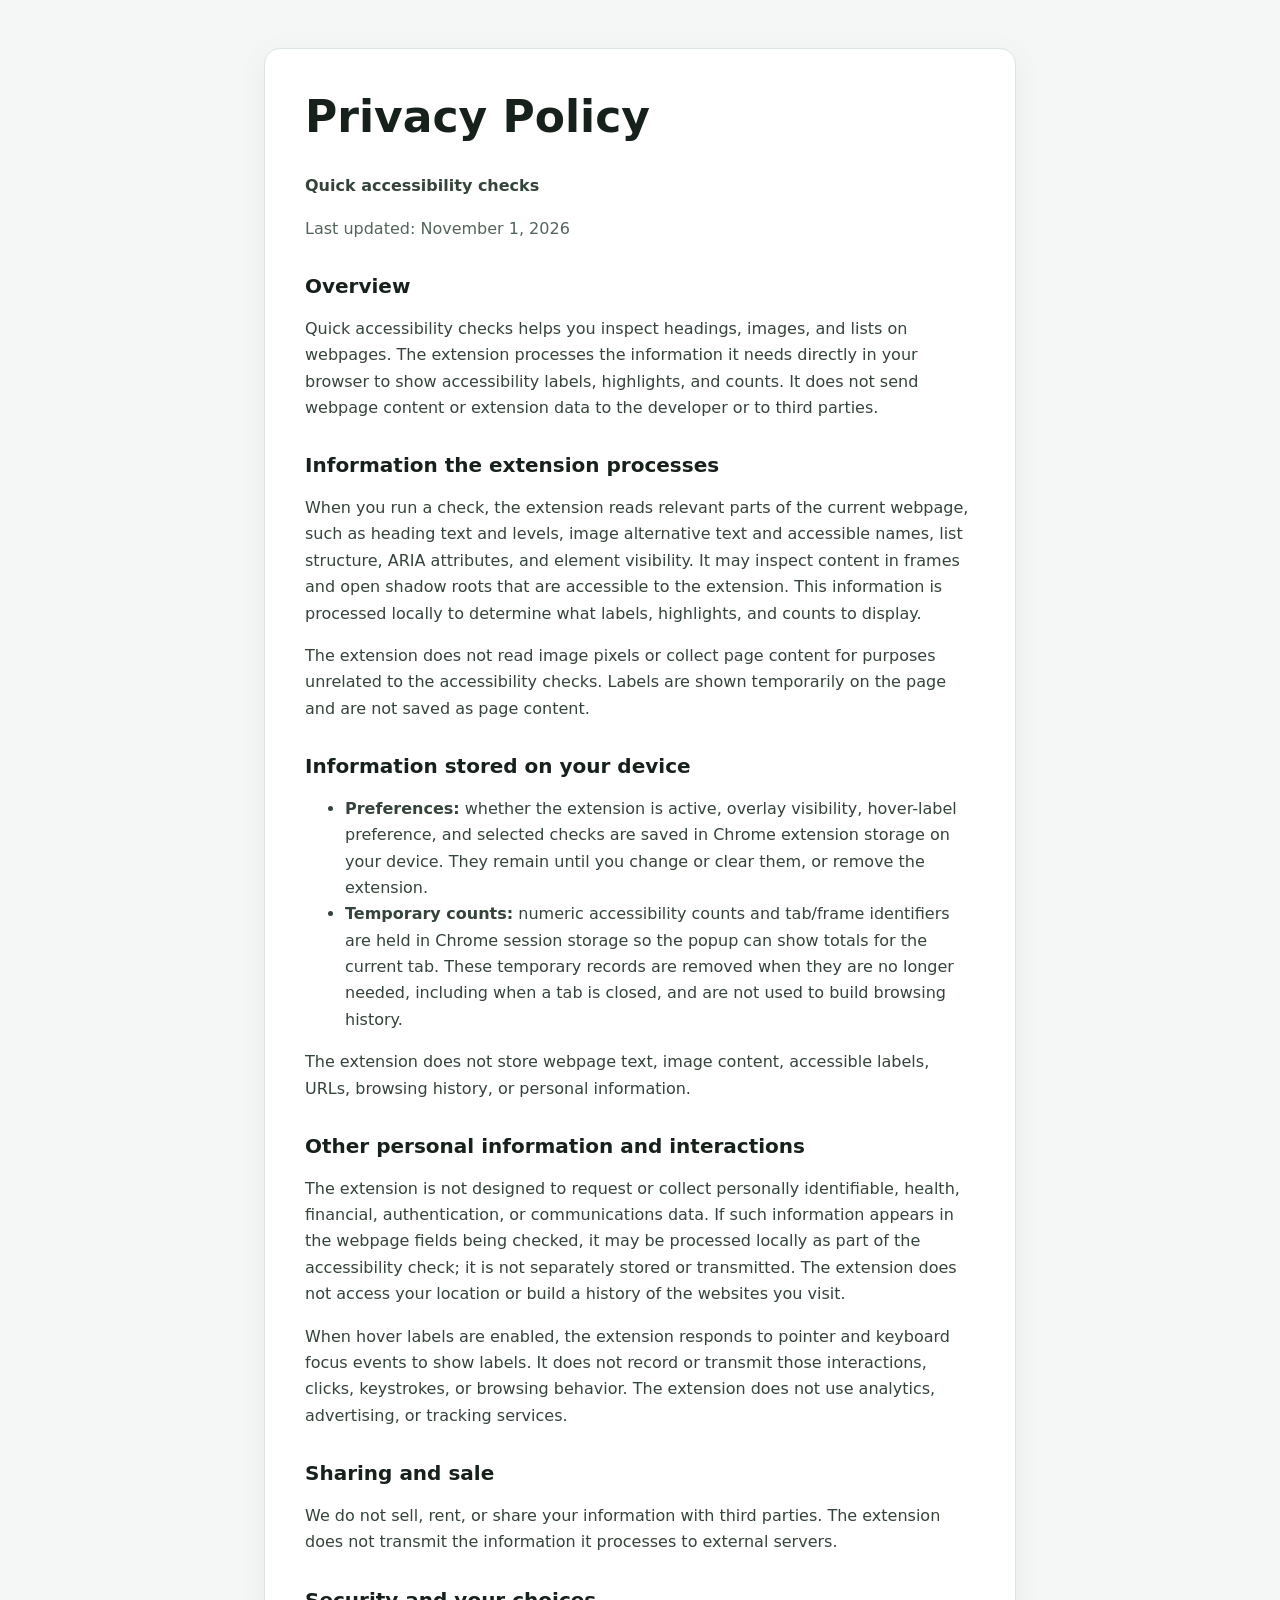
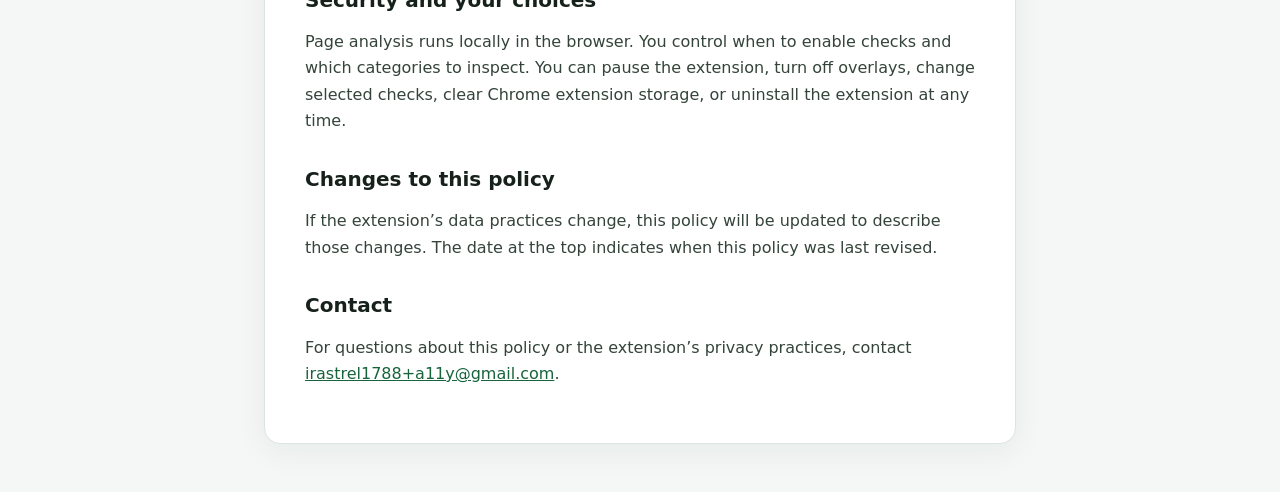
==== privacy-policy/index.html @ 023c94fc "Publish privacy policy page path Co-authored-by: Copilot <223556219+Copilot@users.noreply.github.com" ====
<!doctype html>
<html lang="en">
  <head>
    <meta charset="utf-8">
    <meta name="viewport" content="width=device-width, initial-scale=1">
    <meta name="description" content="Privacy policy for the Quick accessibility checks Chrome extension.">
    <title>Privacy Policy — Quick accessibility checks</title>
    <style>
      :root {
        color-scheme: light;
        font-family: system-ui, -apple-system, BlinkMacSystemFont, "Segoe UI", sans-serif;
        color: #17211b;
        background: #f4f7f5;
      }

      body {
        box-sizing: border-box;
        max-width: 800px;
        margin: 0 auto;
        padding: 48px 24px;
        line-height: 1.65;
      }

      main {
        padding: 40px;
        border: 1px solid #dce5df;
        border-radius: 16px;
        background: #fff;
        box-shadow: 0 8px 32px rgb(23 33 27 / 6%);
      }

      h1, h2 {
        line-height: 1.25;
      }

      h1 {
        margin-top: 0;
        font-size: clamp(2rem, 6vw, 2.75rem);
      }

      h2 {
        margin-top: 2rem;
        font-size: 1.25rem;
      }

      p, li {
        color: #34443a;
      }

      a {
        color: #17643b;
        overflow-wrap: anywhere;
      }

      .updated {
        color: #53645a;
      }

      @media (max-width: 560px) {
        body {
          padding: 16px;
        }

        main {
          padding: 24px;
        }
      }
    </style>
  </head>
  <body>
    <main>
      <header>
        <h1>Privacy Policy</h1>
        <p><strong>Quick accessibility checks</strong></p>
        <p class="updated">Last updated: November 1, 2026</p>
      </header>

      <section>
        <h2>Overview</h2>
        <p>
          Quick accessibility checks helps you inspect headings, images, and
          lists on webpages. The extension processes the information it needs
          directly in your browser to show accessibility labels, highlights,
          and counts. It does not send webpage content or extension data to the
          developer or to third parties.
        </p>
      </section>

      <section>
        <h2>Information the extension processes</h2>
        <p>
          When you run a check, the extension reads relevant parts of the
          current webpage, such as heading text and levels, image alternative
          text and accessible names, list structure, ARIA attributes, and
          element visibility. It may inspect content in frames and open shadow
          roots that are accessible to the extension. This information is
          processed locally to determine what labels, highlights, and counts
          to display.
        </p>
        <p>
          The extension does not read image pixels or collect page content for
          purposes unrelated to the accessibility checks. Labels are shown
          temporarily on the page and are not saved as page content.
        </p>
      </section>

      <section>
        <h2>Information stored on your device</h2>
        <ul>
          <li>
            <strong>Preferences:</strong> whether the extension is active, overlay
            visibility, hover-label preference, and selected checks are saved
            in Chrome extension storage on your device. They remain until you
            change or clear them, or remove the extension.
          </li>
          <li>
            <strong>Temporary counts:</strong> numeric accessibility counts and
            tab/frame identifiers are held in Chrome session storage so the
            popup can show totals for the current tab. These temporary records
            are removed when they are no longer needed, including when a tab is
            closed, and are not used to build browsing history.
          </li>
        </ul>
        <p>
          The extension does not store webpage text, image content, accessible
          labels, URLs, browsing history, or personal information.
        </p>
      </section>

      <section>
        <h2>Other personal information and interactions</h2>
        <p>
          The extension is not designed to request or collect personally
          identifiable, health, financial, authentication, or communications
          data. If such information appears in the webpage fields being checked,
          it may be processed locally as part of the accessibility check; it is
          not separately stored or transmitted. The extension does not access
          your location or build a history of the websites you visit.
        </p>
        <p>
          When hover labels are enabled, the extension responds to pointer and
          keyboard focus events to show labels. It does not record or transmit
          those interactions, clicks, keystrokes, or browsing behavior.
          The extension does not use analytics, advertising, or tracking
          services.
        </p>
      </section>

      <section>
        <h2>Sharing and sale</h2>
        <p>
          We do not sell, rent, or share your information with third parties.
          The extension does not transmit the information it processes to
          external servers.
        </p>
      </section>

      <section>
        <h2>Security and your choices</h2>
        <p>
          Page analysis runs locally in the browser. You control when to enable
          checks and which categories to inspect. You can pause the extension,
          turn off overlays, change selected checks, clear Chrome extension
          storage, or uninstall the extension at any time.
        </p>
      </section>

      <section>
        <h2>Changes to this policy</h2>
        <p>
          If the extension’s data practices change, this policy will be updated
          to describe those changes. The date at the top indicates when this
          policy was last revised.
        </p>
      </section>

      <section>
        <h2>Contact</h2>
        <p>
          For questions about this policy or the extension’s privacy practices,
          contact
          <a href="mailto:irastrel1788+a11y@gmail.com">irastrel1788+a11y@gmail.com</a>.
        </p>
      </section>
    </main>
  </body>
</html>
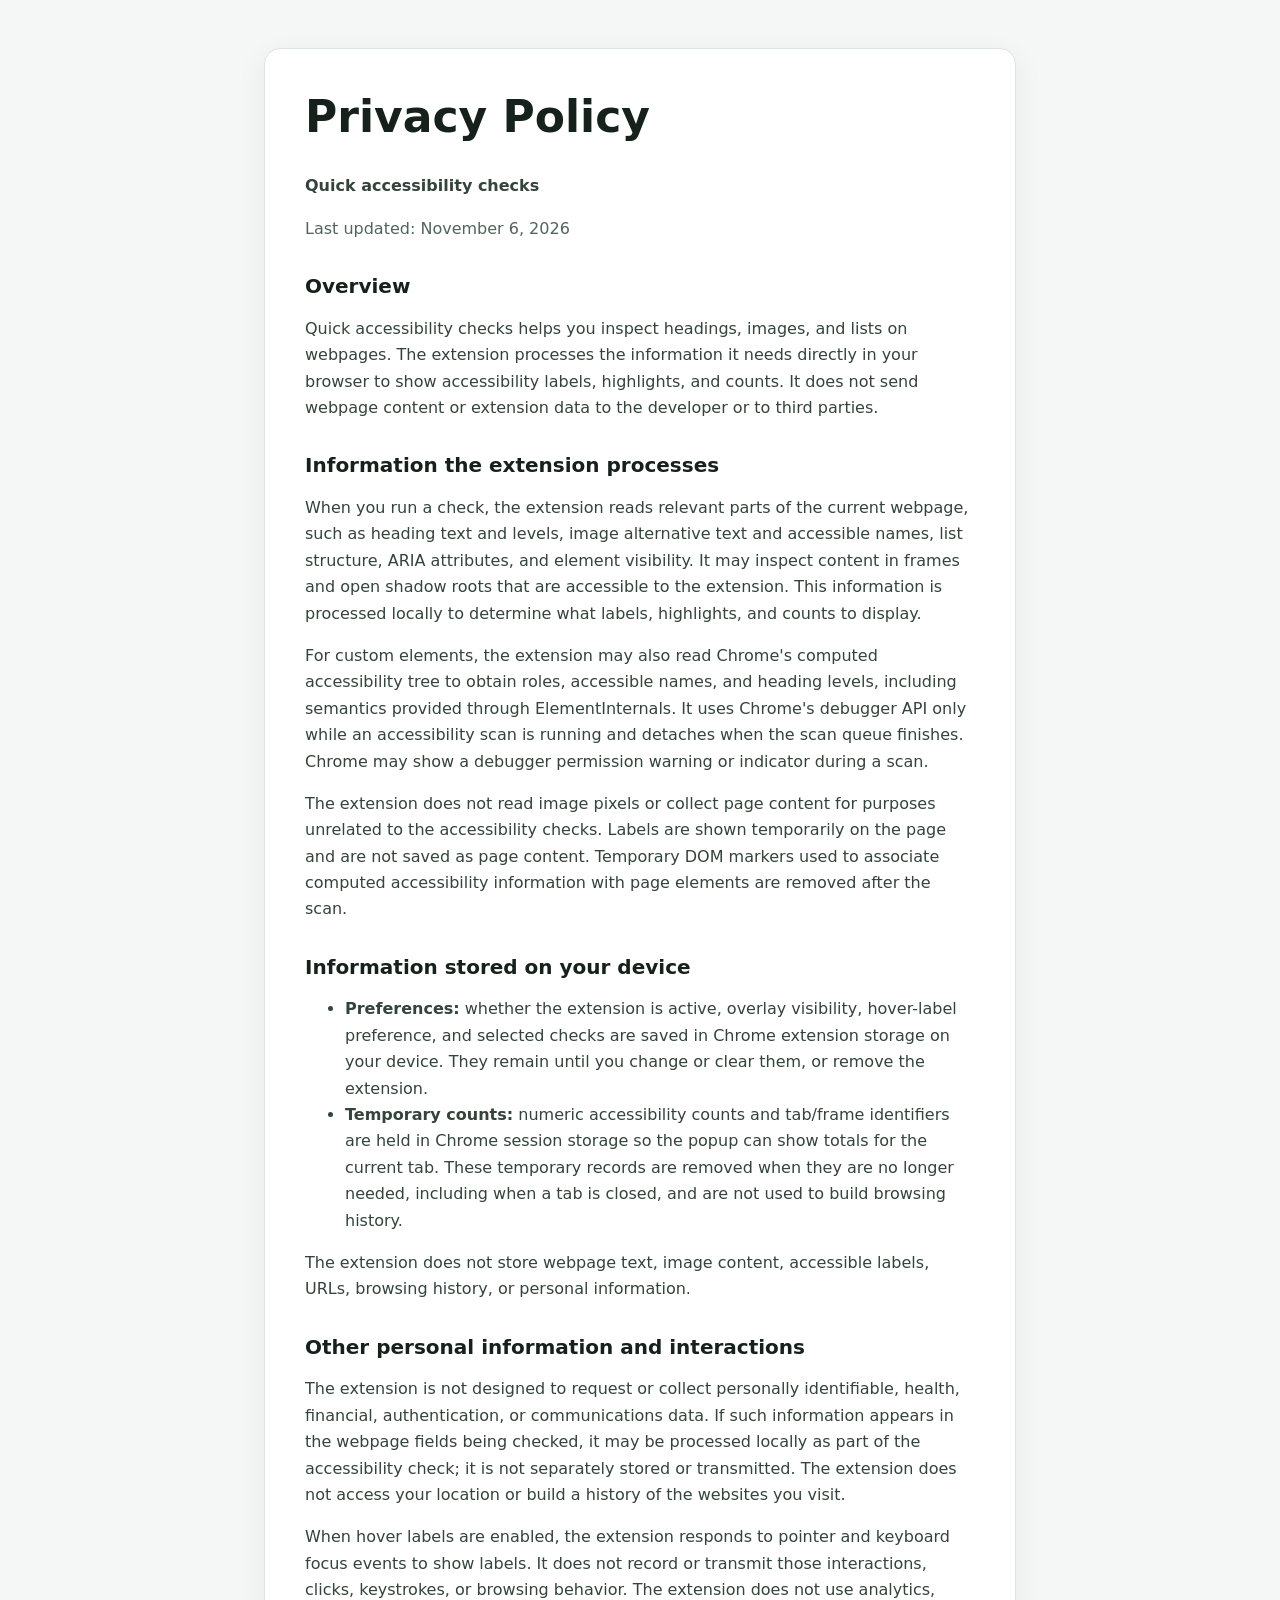
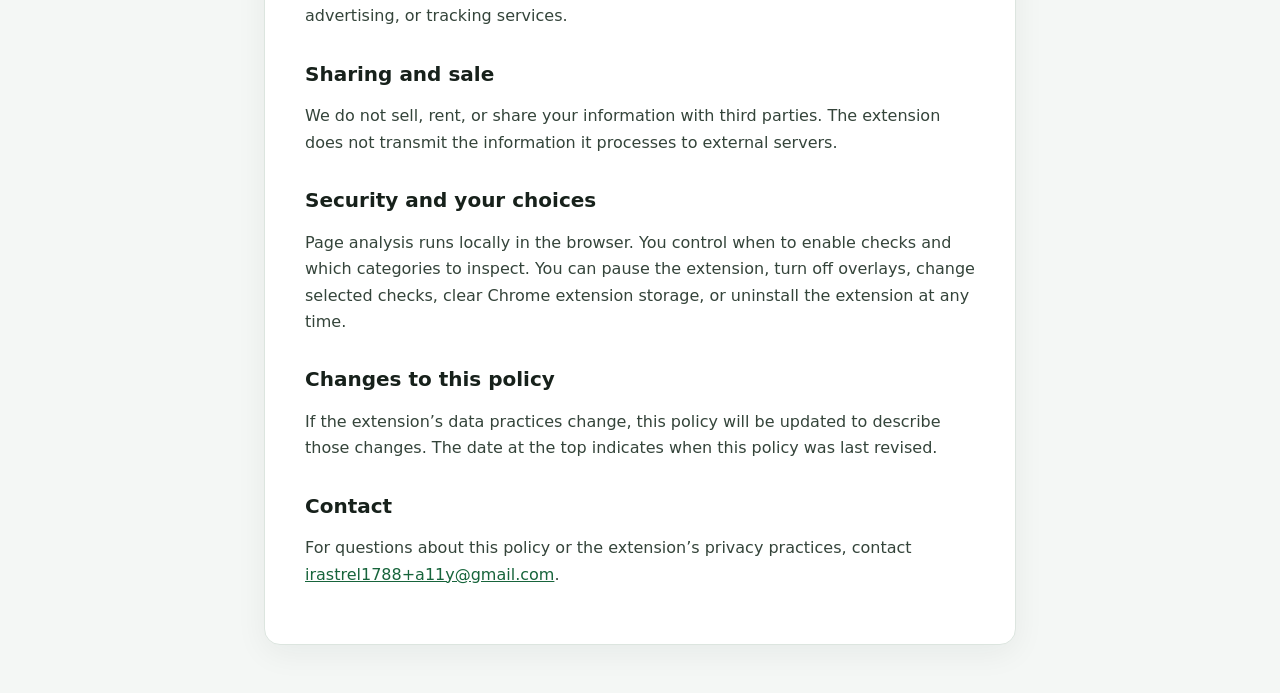
==== commit cd94d80b: "improved work with headings and custom list and listitems" ====
--- a/privacy-policy/index.html
+++ b/privacy-policy/index.html
@@ -72,7 +72,7 @@
       <header>
         <h1>Privacy Policy</h1>
         <p><strong>Quick accessibility checks</strong></p>
-        <p class="updated">Last updated: November 1, 2026</p>
+        <p class="updated">Last updated: November 6, 2026</p>
       </header>
 
       <section>
@@ -98,9 +98,19 @@
           to display.
         </p>
         <p>
+          For custom elements, the extension may also read Chrome's computed
+          accessibility tree to obtain roles, accessible names, and heading
+          levels, including semantics provided through ElementInternals. It
+          uses Chrome's debugger API only while an accessibility scan is
+          running and detaches when the scan queue finishes. Chrome may show a
+          debugger permission warning or indicator during a scan.
+        </p>
+        <p>
           The extension does not read image pixels or collect page content for
           purposes unrelated to the accessibility checks. Labels are shown
-          temporarily on the page and are not saved as page content.
+          temporarily on the page and are not saved as page content. Temporary
+          DOM markers used to associate computed accessibility information with
+          page elements are removed after the scan.
         </p>
       </section>
 
